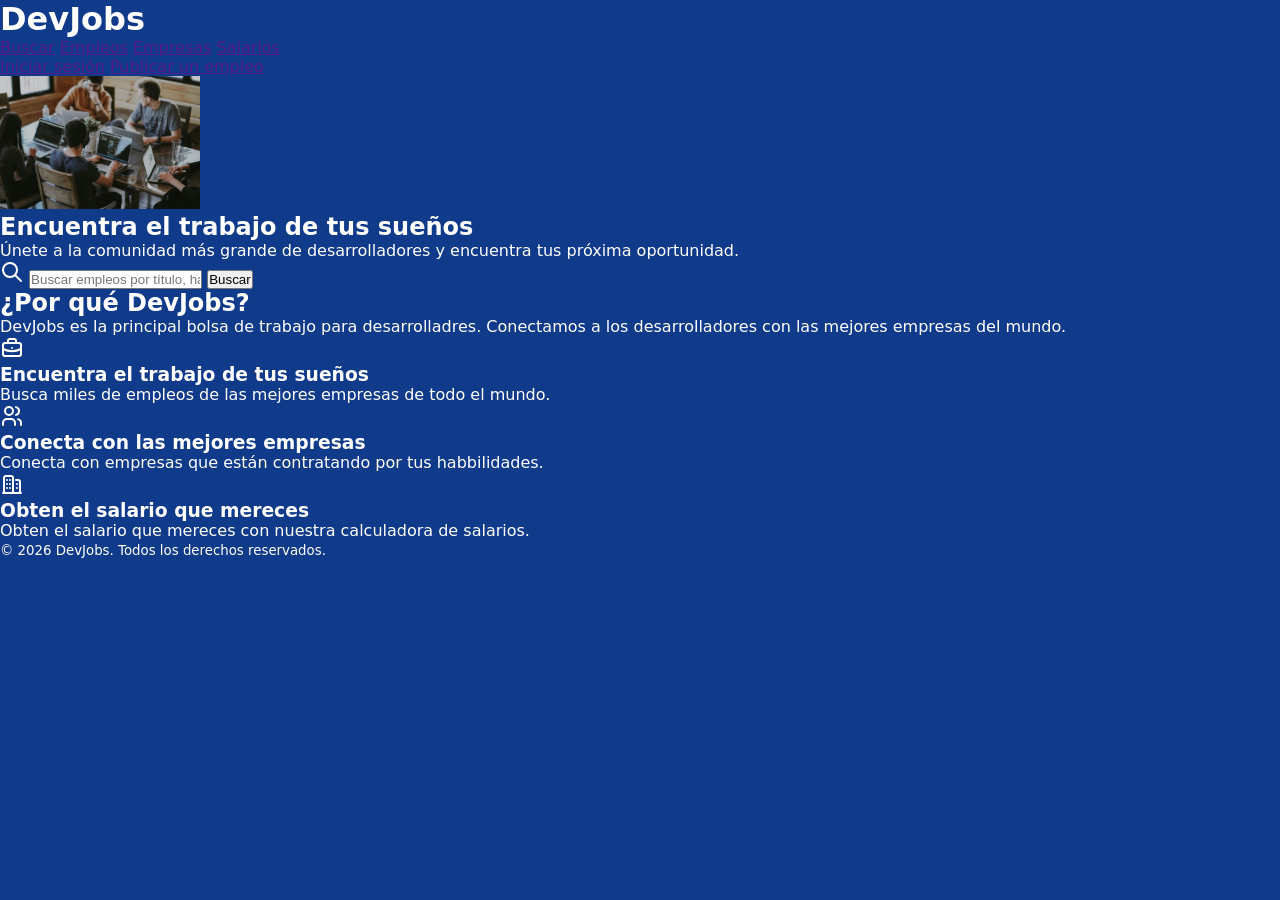
==== index.html @ ff986529 "first" ====
<!DOCTYPE html>
<html lang="es">

<head>
    <meta charset="UTF-8" />
    <link rel="stylesheet" href="styles.css" />
    <meta name="description" content="Portal de empleo para realizar tus sueños profesionales" />
    <title>Portal de empleo</title>
</head>

<body>
    <header>
        <h1>DevJobs</h1>
        <nav>
            <a href="" target="_blank">Buscar</a>
            <a href="">Empleos</a>
            <a href="">Empresas</a>
            <a href="">Salarios</a>
        </nav>
        <div>
            <a href="">Iniciar sesión</a>
            <a href="">Publicar un empleo</a>
        </div>

    </header>
    <main>
        <section class="hero">
            <img src="background.webp" width="200" />
            <h1>Encuentra el trabajo de tus sueños</h1>
            <p>Únete a la comunidad más grande de desarrolladores y encuentra tus próxima oportunidad.</p>

            <div>
                <svg xmlns=" http://www.w3.org/2000/svg" width="24" height="24" viewBox="0 0 24 24" fill="none"
                    stroke="currentColor" stroke-width="2" stroke-linecap="round" stroke-linejoin="round"
                    class="icon icon-tabler icons-tabler-outline icon-tabler-search">
                    <path stroke="none" d="M0 0h24v24H0z" fill="none" />
                    <path d="M3 10a7 7 0 1 0 14 0a7 7 0 1 0 -14 0" />
                    <path d="M21 21l-6 -6" />
                </svg>
                <input type="text" placeholder="Buscar empleos por título, habilidad o empresa" />
                <button type="submit">Buscar</button>
            </div>
        </section>

        <section class="articles">
            <header>
                <h1>¿Por qué DevJobs?</h1>
                <p>DevJobs es la principal bolsa de trabajo para desarrolladres. Conectamos a los desarrolladores con
                    las mejores empresas del mundo.</p>
            </header>
            <footer>
                <article>
                    <svg xmlns="http://www.w3.org/2000/svg" width="24" height="24" viewBox="0 0 24 24" fill="none"
                        stroke="currentColor" stroke-width="2" stroke-linecap="round" stroke-linejoin="round"
                        class="icon icon-tabler icons-tabler-outline icon-tabler-briefcase">
                        <path stroke="none" d="M0 0h24v24H0z" fill="none" />
                        <path d="M3 9a2 2 0 0 1 2 -2h14a2 2 0 0 1 2 2v9a2 2 0 0 1 -2 2h-14a2 2 0 0 1 -2 -2l0 -9" />
                        <path d="M8 7v-2a2 2 0 0 1 2 -2h4a2 2 0 0 1 2 2v2" />
                        <path d="M12 12l0 .01" />
                        <path d="M3 13a20 20 0 0 0 18 0" />
                    </svg>
                    <h3>Encuentra el trabajo de tus sueños</h3>
                    <p>Busca miles de empleos de las mejores empresas de todo el mundo.</p>
                </article>

                <article>
                    <svg xmlns="http://www.w3.org/2000/svg" width="24" height="24" viewBox="0 0 24 24" fill="none"
                        stroke="currentColor" stroke-width="2" stroke-linecap="round" stroke-linejoin="round"
                        class="icon icon-tabler icons-tabler-outline icon-tabler-users">
                        <path stroke="none" d="M0 0h24v24H0z" fill="none" />
                        <path d="M5 7a4 4 0 1 0 8 0a4 4 0 1 0 -8 0" />
                        <path d="M3 21v-2a4 4 0 0 1 4 -4h4a4 4 0 0 1 4 4v2" />
                        <path d="M16 3.13a4 4 0 0 1 0 7.75" />
                        <path d="M21 21v-2a4 4 0 0 0 -3 -3.85" />
                    </svg>
                    <h3>Conecta con las mejores empresas</h3>
                    <p>Conecta con empresas que están contratando por tus habbilidades.</p>
                </article>

                <article>
                    <svg xmlns="http://www.w3.org/2000/svg" width="24" height="24" viewBox="0 0 24 24" fill="none"
                        stroke="currentColor" stroke-width="2" stroke-linecap="round" stroke-linejoin="round"
                        class="icon icon-tabler icons-tabler-outline icon-tabler-buildings">
                        <path stroke="none" d="M0 0h24v24H0z" fill="none" />
                        <path d="M4 21v-15c0 -1 1 -2 2 -2h5c1 0 2 1 2 2v15" />
                        <path d="M16 8h2c1 0 2 1 2 2v11" />
                        <path d="M3 21h18" />
                        <path d="M10 12v.01" />
                        <path d="M10 16v.01" />
                        <path d="M10 8v.01" />
                        <path d="M7 12v.01" />
                        <path d="M7 16v.01" />
                        <path d="M7 8v.01" />
                        <path d="M17 12v.01" />
                        <path d="M17 16v.01" />
                    </svg>
                    <h3>Obten el salario que mereces</h3>
                    <p>Obten el salario que mereces con nuestra calculadora de salarios.</p>
                </article>
            </footer>

        </section>

    </main>
    <footer>
        <small>&copy; 2026 DevJobs. Todos los derechos reservados.</small>
    </footer>

</body>

</html>
---- styles.css ----
* {
    margin: 0;
    padding: 0;
    box-sizing: border-box;
}

:root {
    --background: #103a8a;
    --primary-text: #ffffff;
    --secondary-text: #c0c0c0;
    --primary: #3498db;
    --secondary: #7f868d;
}


body {
    font-family: system-ui;
    background-color: var(--background);
    color: var(--primary-text);
    min-height: 100vh;
    display: flex;
    flex-direction: column;

}
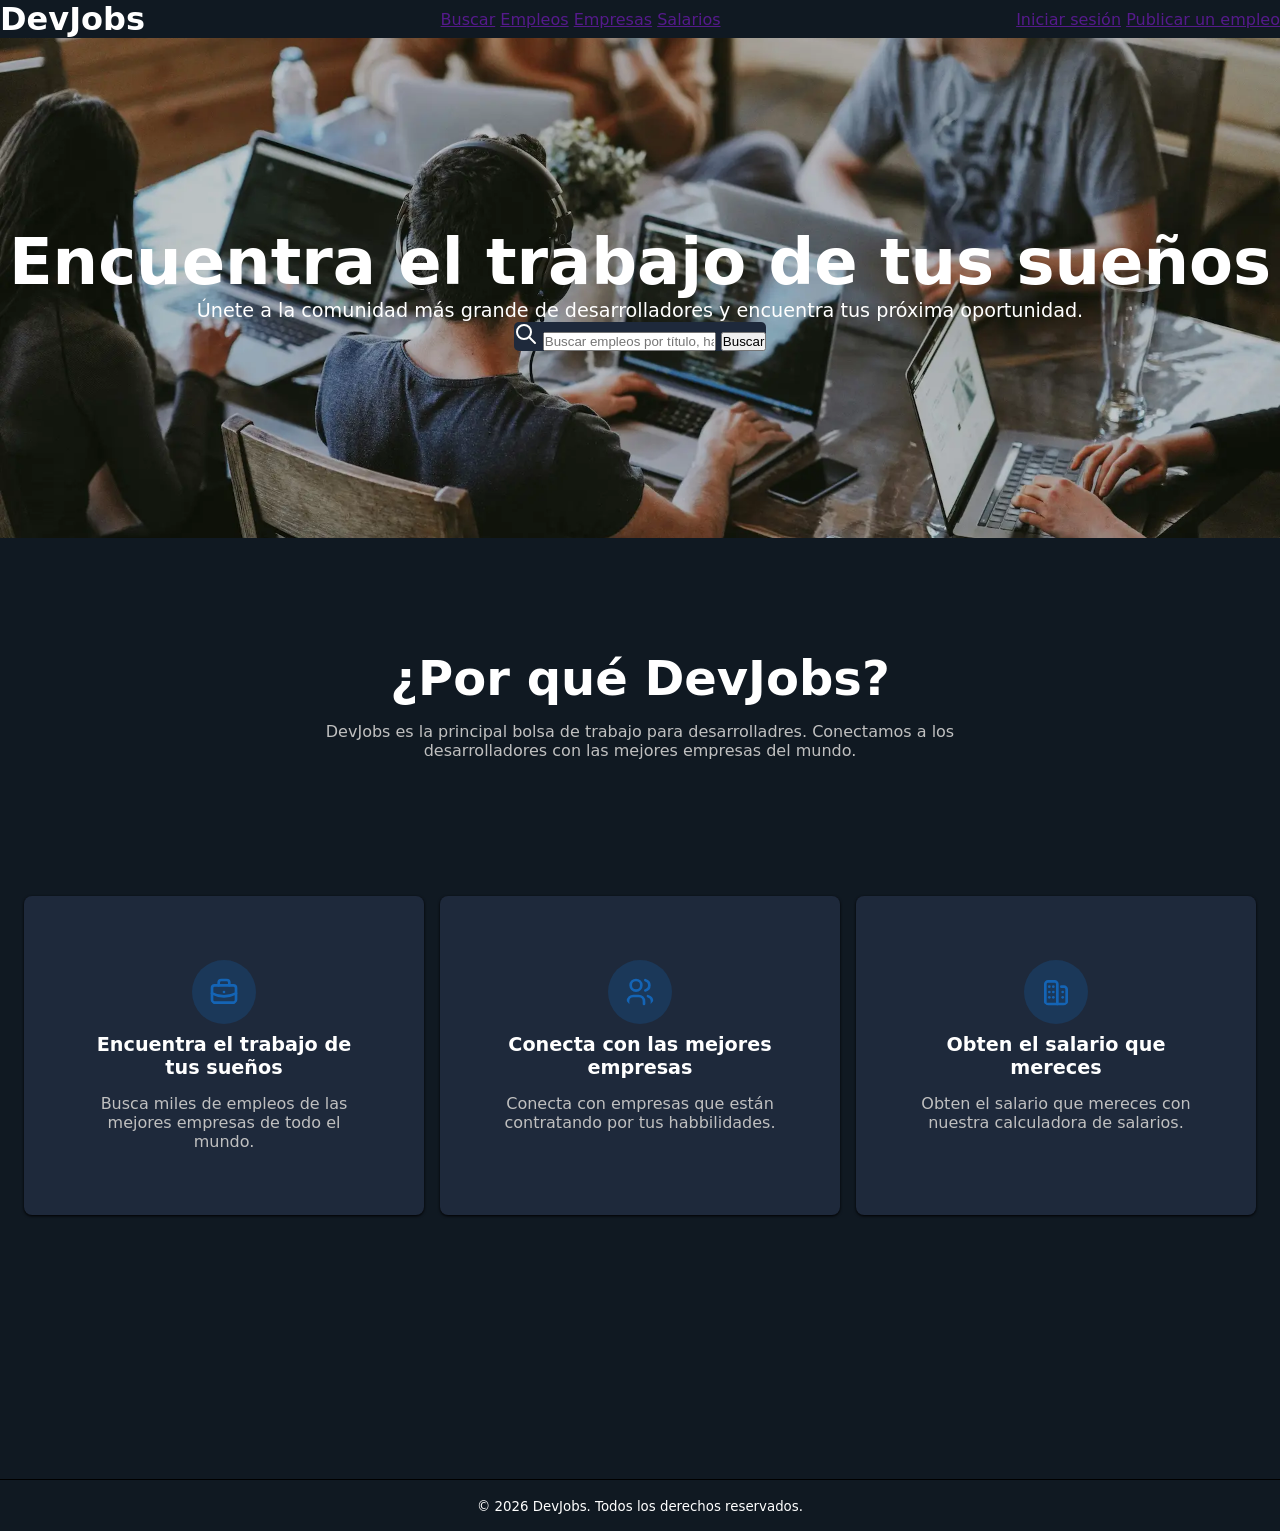
==== commit 794ade06: "update" ====
--- a/index.html
+++ b/index.html
@@ -25,27 +25,31 @@
     </header>
     <main>
         <section class="hero">
-            <img src="background.webp" width="200" />
+            <img src="background.webp" />
             <h1>Encuentra el trabajo de tus sueños</h1>
             <p>Únete a la comunidad más grande de desarrolladores y encuentra tus próxima oportunidad.</p>
 
-            <div>
-                <svg xmlns=" http://www.w3.org/2000/svg" width="24" height="24" viewBox="0 0 24 24" fill="none"
-                    stroke="currentColor" stroke-width="2" stroke-linecap="round" stroke-linejoin="round"
-                    class="icon icon-tabler icons-tabler-outline icon-tabler-search">
-                    <path stroke="none" d="M0 0h24v24H0z" fill="none" />
-                    <path d="M3 10a7 7 0 1 0 14 0a7 7 0 1 0 -14 0" />
-                    <path d="M21 21l-6 -6" />
-                </svg>
-                <input type="text" placeholder="Buscar empleos por título, habilidad o empresa" />
-                <button type="submit">Buscar</button>
-            </div>
+            <form>
+                <div>
+                    <svg xmlns=" http://www.w3.org/2000/svg" width="24" height="24" viewBox="0 0 24 24" fill="none"
+                        stroke="currentColor" stroke-width="2" stroke-linecap="round" stroke-linejoin="round"
+                        class="icon icon-tabler icons-tabler-outline icon-tabler-search">
+                        <path stroke="none" d="M0 0h24v24H0z" fill="none" />
+                        <path d="M3 10a7 7 0 1 0 14 0a7 7 0 1 0 -14 0" />
+                        <path d="M21 21l-6 -6" />
+                    </svg>
+                    <input type="text" placeholder="Buscar empleos por título, habilidad o empresa" />
+                    <button type="submit">Buscar</button>
+                </div>
+            </form>
+
         </section>
 
-        <section class="articles">
+        <section>
             <header>
                 <h1>¿Por qué DevJobs?</h1>
-                <p>DevJobs es la principal bolsa de trabajo para desarrolladres. Conectamos a los desarrolladores con
+                <p>DevJobs es la principal bolsa de trabajo para desarrolladres. Conectamos a los<br> desarrolladores
+                    con
                     las mejores empresas del mundo.</p>
             </header>
             <footer>
@@ -102,7 +106,7 @@
         </section>
 
     </main>
-    <footer>
+    <footer id="footer">
         <small>&copy; 2026 DevJobs. Todos los derechos reservados.</small>
     </footer>
 
--- a/styles.css
+++ b/styles.css
@@ -5,11 +5,11 @@
 }
 
 :root {
-    --background: #103a8a;
+    --background: #101922;
     --primary-text: #ffffff;
     --secondary-text: #c0c0c0;
-    --primary: #3498db;
-    --secondary: #7f868d;
+    --bg-article: #1E293B;
+
 }
 
 
@@ -21,4 +21,121 @@
     display: flex;
     flex-direction: column;
 
+}
+
+
+
+header {
+    display: flex;
+    flex-direction: row;
+    justify-content: space-between;
+    align-items: center;
+}
+
+.hero {
+    position: relative;
+    width: 100%;
+    min-height: 500px;
+
+    display: flex;
+    flex-direction: column;
+    align-items: center;
+    justify-content: center;
+
+    text-align: center;
+
+    img {
+        position: absolute;
+        top: 0;
+        left: 0;
+        width: 100%;
+        height: 100%;
+        z-index: -1;
+        object-fit: cover;
+    }
+
+    h1 {
+        font-size: 4rem;
+    }
+
+    p {
+        font-size: 1.2rem;
+
+    }
+
+    div {
+        background: var(--bg-article);
+        border-radius: 5px;
+    }
+}
+
+
+main>section:nth-child(2) header {
+    display: flex;
+    flex-direction: column;
+    justify-content: center;
+    align-items: center;
+    padding: 2rem;
+    margin-top: 5rem;
+    margin-bottom: rem;
+
+    h1 {
+        color: var(--primary-text);
+        margin-bottom: 1rem;
+        font-size: 3rem;
+
+    }
+
+    p {
+        color: var(--secondary-text);
+        text-align: center;
+    }
+}
+
+main>section:nth-child(2) footer {
+
+    display: grid;
+    grid-template-columns: repeat(auto-fit, minmax(268px, 1fr));
+    gap: 16px;
+    padding: 1.5rem;
+
+}
+
+
+article {
+    padding: 4rem;
+    border-radius: 0.5rem;
+    box-shadow: 0px 1px 3px 0px rgba(0, 0, 0, 1);
+    text-align: center;
+    margin-bottom: 15rem;
+    margin-top: 5rem;
+    background: var(--bg-article);
+
+    h3 {
+        color: var(--primary-text);
+        font-size: 1.2rem;
+        margin-bottom: 15px;
+    }
+
+    p {
+        color: var(--secondary-text);
+        font-size: 1rem;
+
+    }
+
+    svg {
+        width: 64px;
+        height: 64px;
+        border-radius: 100%;
+        padding: 16px;
+        background: #1B3859;
+        color: #1464B5;
+        margin-bottom: 5px;
+    }
+}
+
+#footer {
+    text-align: center;
+    padding: 16px;
+    border-top: 1px solid black;
 }
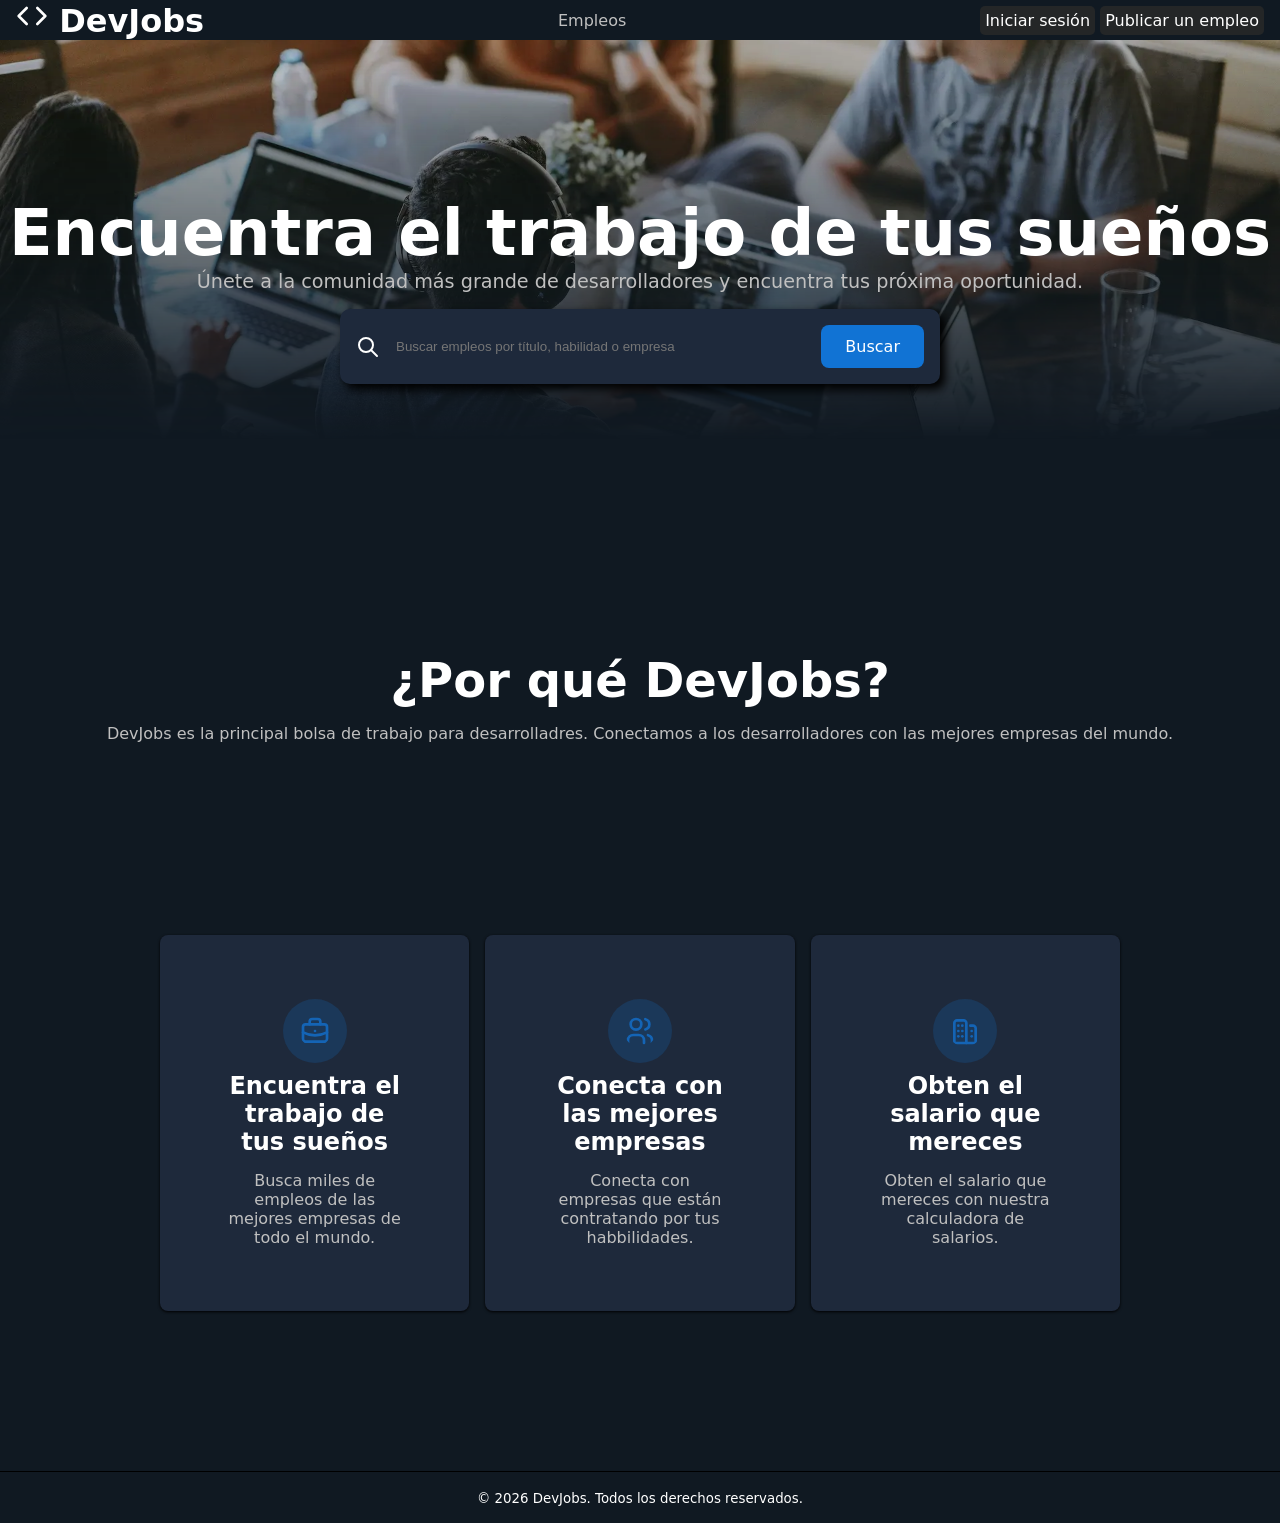
==== commit f36a9936: "add" ====
--- a/index.html
+++ b/index.html
@@ -10,12 +10,16 @@
 
 <body>
     <header>
-        <h1>DevJobs</h1>
+        <h1>
+            <svg fill="none" stroke="currentColor" stroke-linecap="round" stroke-linejoin="round" stroke-width="2"
+                viewBox="0 0 24 24" xmlns="http://www.w3.org/2000/svg">
+                <polyline points="16 18 22 12 16 6"></polyline>
+                <polyline points="8 6 2 12 8 18"></polyline>
+            </svg>
+            DevJobs
+        </h1>
         <nav>
-            <a href="" target="_blank">Buscar</a>
-            <a href="">Empleos</a>
-            <a href="">Empresas</a>
-            <a href="">Salarios</a>
+            <a href="jobs.html" target="_self" rel="noopener noreferrer">Empleos</a>
         </nav>
         <div>
             <a href="">Iniciar sesión</a>
@@ -48,7 +52,7 @@
         <section>
             <header>
                 <h1>¿Por qué DevJobs?</h1>
-                <p>DevJobs es la principal bolsa de trabajo para desarrolladres. Conectamos a los<br> desarrolladores
+                <p>DevJobs es la principal bolsa de trabajo para desarrolladres. Conectamos a los desarrolladores
                     con
                     las mejores empresas del mundo.</p>
             </header>
--- a/styles.css
+++ b/styles.css
@@ -9,7 +9,8 @@
     --primary-text: #ffffff;
     --secondary-text: #c0c0c0;
     --bg-article: #1E293B;
-
+    --button: #1173D4;
+    --hover: #0E253B;
 }
 
 
@@ -30,7 +31,68 @@
     flex-direction: row;
     justify-content: space-between;
     align-items: center;
-}
+    padding-left: 1rem;
+    padding-right: 1rem;
+
+    svg {
+        width: 2rem;
+        height: 2rem;
+    }
+
+
+}
+
+
+
+#footer {
+    text-align: center;
+    padding: 16px;
+    border-top: 1px solid black;
+}
+
+a {
+    text-decoration: none;
+    color: var(--secondary-text);
+
+
+}
+
+
+article {
+    padding: 4rem;
+    border-radius: 0.5rem;
+    box-shadow: 0px 1px 3px 0px rgba(0, 0, 0, 1);
+    text-align: center;
+    background: var(--bg-article);
+
+    h3 {
+        color: var(--primary-text);
+        font-size: 1.5rem;
+        margin-bottom: 15px;
+    }
+
+    p {
+        color: var(--secondary-text);
+        font-size: 1rem;
+
+    }
+
+    svg {
+        width: 64px;
+        height: 64px;
+        border-radius: 100%;
+        padding: 16px;
+        background: #1B3859;
+        color: #1464B5;
+        margin-bottom: 5px;
+    }
+}
+
+
+
+
+
+
 
 .hero {
     position: relative;
@@ -52,23 +114,81 @@
         height: 100%;
         z-index: -1;
         object-fit: cover;
+        mask-image: linear-gradient(to bottom, rgba(16, 25, 34, 1) 5%, rgba(16, 25, 34, 0) 80%);
+
     }
 
     h1 {
         font-size: 4rem;
+
+
     }
 
     p {
         font-size: 1.2rem;
-
+        color: var(--secondary-text)
+    }
+
+    form {
+        width: 600px;
     }
 
     div {
         background: var(--bg-article);
-        border-radius: 5px;
-    }
-}
-
+        width: 100%;
+        display: flex;
+        flex-direction: row;
+        justify-content: space-between;
+        align-items: center;
+        gap: 1rem;
+        padding: 1rem;
+        border-radius: 10px;
+        margin-top: 1rem;
+
+        box-shadow: 5px 5px 10px 0.5px black;
+    }
+}
+
+form input {
+    background: transparent;
+    border: 0px;
+    flex: 1;
+    padding: 1rm 1rem;
+}
+
+form input[type="text"] {
+    color: #64748b;
+
+}
+
+button {
+    padding: 0.75rem 1.5rem;
+    border-radius: 0.5rem;
+    background-color: var(--button);
+    color: white;
+    border: none;
+    cursor: pointer;
+    transition: all 0.2s;
+    font-family: inherit;
+    font-size: 1rem;
+    white-space: nowrap;
+
+    &:hover,
+    &:focus {
+        background-color: var(--hover);
+        outline: 2px solid white;
+        outline-offset: 2px;
+    }
+
+    &:active {
+        transform: scale(0.90)
+    }
+
+    &:disabled {
+        opacity: .5;
+        pointer-events: none;
+    }
+}
 
 main>section:nth-child(2) header {
     display: flex;
@@ -77,7 +197,6 @@
     align-items: center;
     padding: 2rem;
     margin-top: 5rem;
-    margin-bottom: rem;
 
     h1 {
         color: var(--primary-text);
@@ -97,45 +216,21 @@
     display: grid;
     grid-template-columns: repeat(auto-fit, minmax(268px, 1fr));
     gap: 16px;
-    padding: 1.5rem;
-
-}
-
-
-article {
-    padding: 4rem;
-    border-radius: 0.5rem;
-    box-shadow: 0px 1px 3px 0px rgba(0, 0, 0, 1);
-    text-align: center;
-    margin-bottom: 15rem;
-    margin-top: 5rem;
-    background: var(--bg-article);
-
-    h3 {
-        color: var(--primary-text);
-        font-size: 1.2rem;
-        margin-bottom: 15px;
-    }
-
-    p {
-        color: var(--secondary-text);
-        font-size: 1rem;
-
-    }
-
-    svg {
-        width: 64px;
-        height: 64px;
-        border-radius: 100%;
-        padding: 16px;
-        background: #1B3859;
-        color: #1464B5;
-        margin-bottom: 5px;
-    }
-}
-
-#footer {
-    text-align: center;
-    padding: 16px;
-    border-top: 1px solid black;
+    padding: 10rem
+}
+
+header>div:nth-child(3) a {
+    background: #242627;
+    border-radius: 5px;
+    padding: 5px;
+    color: white;
+    border: none;
+    cursor: pointer;
+    font-size: 1rem;
+}
+
+nav {
+    display: flex;
+    align-items: center;
+    gap: 1rem;
 }
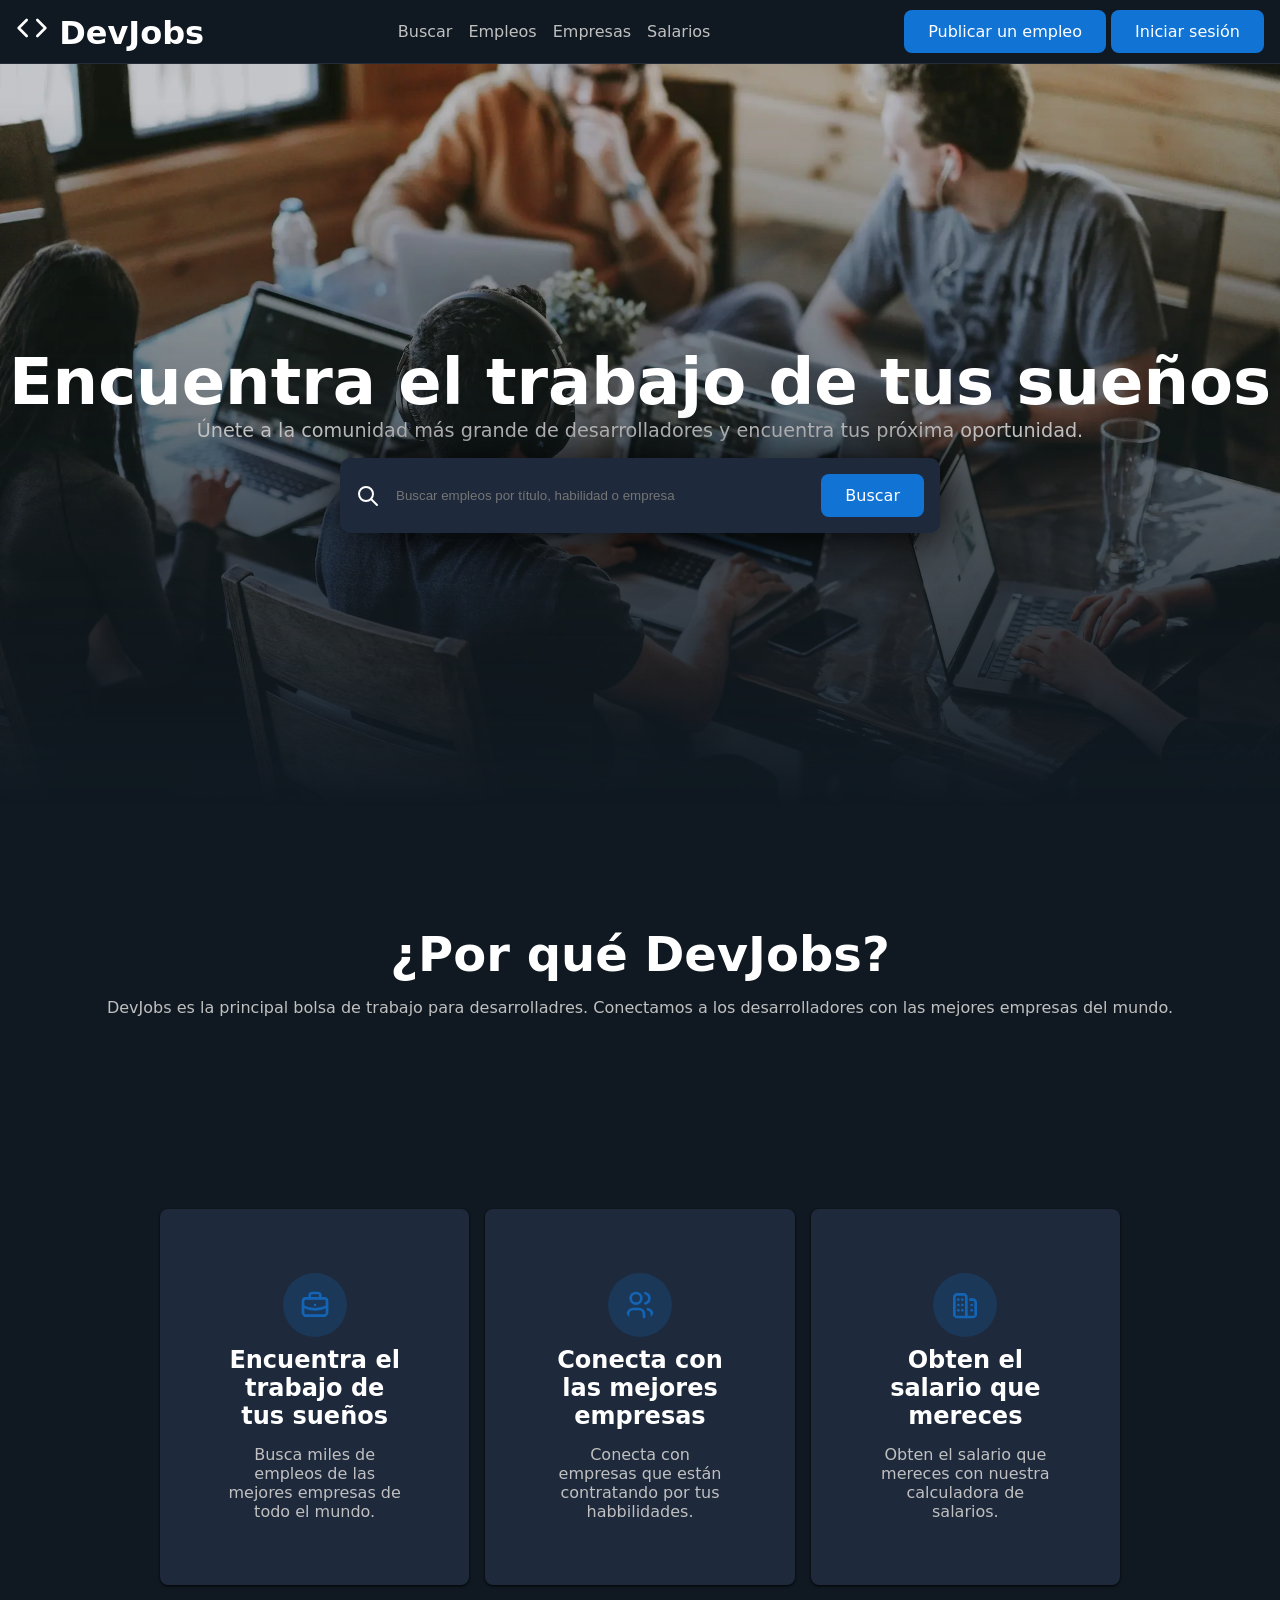
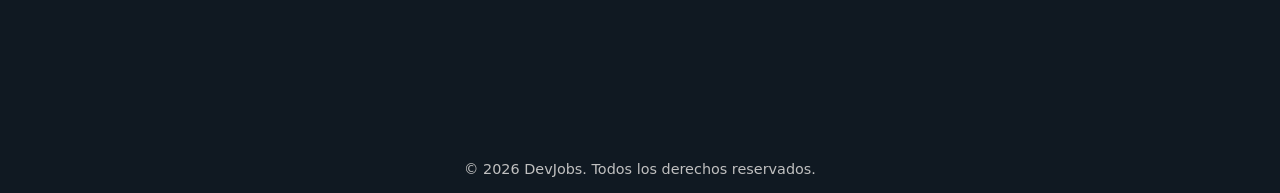
==== commit e9796318: "html_css" ====
--- a/index.html
+++ b/index.html
@@ -19,11 +19,16 @@
             DevJobs
         </h1>
         <nav>
-            <a href="jobs.html" target="_self" rel="noopener noreferrer">Empleos</a>
+            <a href="jobs.html" target="_self" rel="noopener noreferrer">Buscar</a>
+            <a href="#" target="_self" rel="noopener noreferrer">Empleos</a>
+            <a href="#" target="_self" rel="noopener noreferrer">Empresas</a>
+            <a href="#" target="_self" rel="noopener noreferrer">Salarios</a>
+
         </nav>
+
         <div>
-            <a href="">Iniciar sesión</a>
-            <a href="">Publicar un empleo</a>
+            <button>Publicar un empleo</button>
+            <button>Iniciar sesión</button>
         </div>
 
     </header>
@@ -49,7 +54,7 @@
 
         </section>
 
-        <section>
+        <section class="home_articles">
             <header>
                 <h1>¿Por qué DevJobs?</h1>
                 <p>DevJobs es la principal bolsa de trabajo para desarrolladres. Conectamos a los desarrolladores
--- a/styles.css
+++ b/styles.css
@@ -11,6 +11,7 @@
     --bg-article: #1E293B;
     --button: #1173D4;
     --hover: #0E253B;
+    --muted: #242D3A;
 }
 
 
@@ -33,6 +34,8 @@
     align-items: center;
     padding-left: 1rem;
     padding-right: 1rem;
+    border-bottom: 1px solid var(--muted);
+    min-height: 64px;
 
     svg {
         width: 2rem;
@@ -42,12 +45,114 @@
 
 }
 
+.jobs-hero {
+    display: flex;
+    flex-direction: column;
+    align-items: center;
+    justify-content: center;
+    padding: 0rem 2rem 2rem 0rem;
+    border: 0px;
+
+    h1 {
+        font-size: 4rem;
+    }
+
+    p {
+        font-size: 1.5rem;
+    }
+
+
+}
+
+.search-box {
+    align-self: stretch;
+    border: 1px solid var(--muted);
+    border-radius: 10px;
+    background: var(--bg-article);
+    display: flex;
+    align-items: center;
+    justify-content: flex-start;
+    margin-bottom: 1rem;
+    margin-top: 2rem;
+    padding: 1rem;
+}
+
+.search-box input {
+    border: 0px;
+    background: transparent;
+    flex: 1;
+    color: var(--secondary-text);
+    font-size: 1rem;
+}
+
+.jobs-hero>div:nth-child(4) {
+    display: flex;
+    flex-direction: row;
+    align-self: flex-start;
+
+}
+
+.jobs-hero>div:nth-child(4) {
+    gap: 10px;
+
+    select {
+        border-radius: 5px;
+        background-color: var();
+        background: var(--bg-article);
+        color: white;
+        padding: 0.5rem;
+
+    }
+}
+
 
 
 #footer {
     text-align: center;
-    padding: 16px;
-    border-top: 1px solid black;
+    display: flex;
+    flex-direction: row;
+    align-items: center;
+    justify-content: center;
+    padding: 1rem;
+
+    small {
+        color: var(--secondary-text);
+        font-size: 0.9rem;
+    }
+}
+
+.pagination {
+    display: flex;
+    justify-content: center;
+    gap: 0.5rem;
+    margin-block: 2rem;
+
+    a {
+        display: flex;
+        align-items: center;
+        justify-content: center;
+        width: 2.5rem;
+        height: 2.5rem;
+        text-decoration: none;
+        color: var(--muted);
+        border-radius: 0.5rem;
+        transition: all .3s;
+
+        &:hover,
+        &:focus-visible {
+            background-color: white;
+        }
+
+        &.is-active {
+            background-color: var(--button);
+            color: white;
+            pointer-events: none;
+        }
+
+        &:active {
+            transform: scale(0.90);
+        }
+    }
 }
 
 a {
@@ -58,7 +163,7 @@
 }
 
 
-article {
+.home_articles article {
     padding: 4rem;
     border-radius: 0.5rem;
     box-shadow: 0px 1px 3px 0px rgba(0, 0, 0, 1);
@@ -97,7 +202,7 @@
 .hero {
     position: relative;
     width: 100%;
-    min-height: 500px;
+    min-height: 750px;
 
     display: flex;
     flex-direction: column;
@@ -114,13 +219,12 @@
         height: 100%;
         z-index: -1;
         object-fit: cover;
-        mask-image: linear-gradient(to bottom, rgba(16, 25, 34, 1) 5%, rgba(16, 25, 34, 0) 80%);
+        mask-image: linear-gradient(to bottom, rgba(16, 25, 34, 1) 5%, rgba(16, 25, 34, 0) 99%);
 
     }
 
     h1 {
         font-size: 4rem;
-
 
     }
 
@@ -145,7 +249,7 @@
         border-radius: 10px;
         margin-top: 1rem;
 
-        box-shadow: 5px 5px 10px 0.5px black;
+        box-shadow: 5px 5px 50px 0.5px black;
     }
 }
 
@@ -174,7 +278,7 @@
     white-space: nowrap;
 
     &:hover,
-    &:focus {
+    &:focus-visible {
         background-color: var(--hover);
         outline: 2px solid white;
         outline-offset: 2px;
@@ -197,6 +301,7 @@
     align-items: center;
     padding: 2rem;
     margin-top: 5rem;
+    border: 0px;
 
     h1 {
         color: var(--primary-text);
@@ -233,4 +338,71 @@
     display: flex;
     align-items: center;
     gap: 1rem;
+}
+
+.results {
+    padding: 5rem;
+}
+
+
+.results footer h3 {
+    margin-bottom: 2rem;
+    font-size: 2rem;
+}
+
+.results footer article {
+    margin: 0rem 9rem 0rem 9rem;
+    padding: 1rem;
+    border: 1px solid var(--muted);
+    display: flex;
+    flex-direction: row;
+
+    p {
+        margin-top: 1rem;
+    }
+
+    h5 {
+        color: var(--secondary-text);
+    }
+
+
+}
+
+.results footer article div:first-of-type {
+    flex: 7;
+}
+
+.results footer article div:last-of-type {
+    flex: 1;
+    display: flex;
+    flex-direction: column;
+    align-items: center;
+    justify-content: center;
+
+}
+
+.results footer article:first-of-type {
+    border-top-left-radius: 15px;
+    border-top-right-radius: 15px;
+
+}
+
+.results footer article:last-of-type {
+    border-bottom-left-radius: 15px;
+    border-bottom-right-radius: 15px;
+}
+
+#cv {
+    width: 50px;
+    width: 50px;
+    border-radius: 50%;
+
+}
+
+#profile_img_container {
+    display: flex;
+    flex-direction: row;
+    align-items: center;
+    justify-content: center;
+    gap: 2rem;
 }
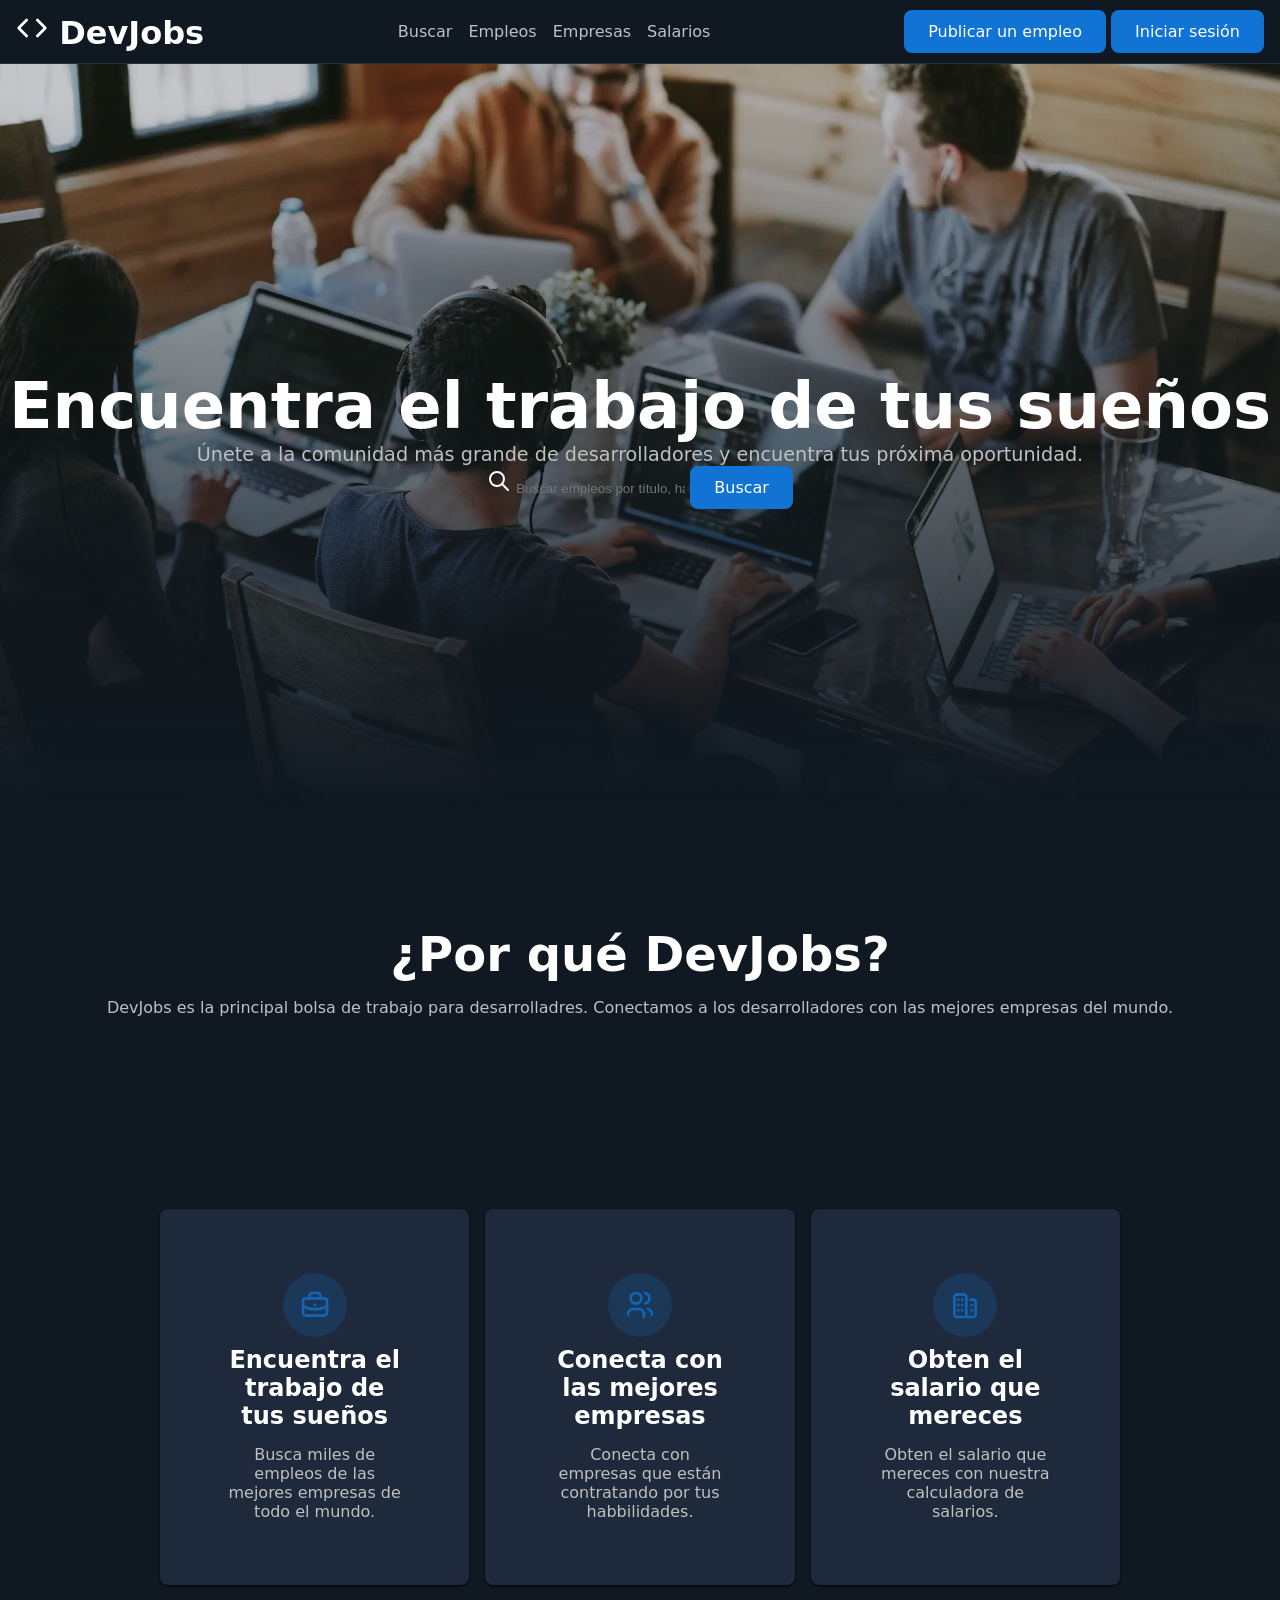
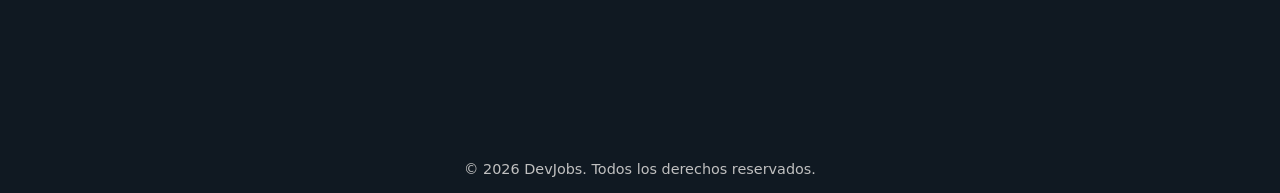
==== commit 31e9a09b: "web_components" ====
--- a/index.html
+++ b/index.html
@@ -6,6 +6,8 @@
     <link rel="stylesheet" href="styles.css" />
     <meta name="description" content="Portal de empleo para realizar tus sueños profesionales" />
     <title>Portal de empleo</title>
+    <script type="module" src="script.js"></script>
+
 </head>
 
 <body>
@@ -39,17 +41,15 @@
             <p>Únete a la comunidad más grande de desarrolladores y encuentra tus próxima oportunidad.</p>
 
             <form>
-                <div>
-                    <svg xmlns=" http://www.w3.org/2000/svg" width="24" height="24" viewBox="0 0 24 24" fill="none"
-                        stroke="currentColor" stroke-width="2" stroke-linecap="round" stroke-linejoin="round"
-                        class="icon icon-tabler icons-tabler-outline icon-tabler-search">
-                        <path stroke="none" d="M0 0h24v24H0z" fill="none" />
-                        <path d="M3 10a7 7 0 1 0 14 0a7 7 0 1 0 -14 0" />
-                        <path d="M21 21l-6 -6" />
-                    </svg>
-                    <input type="text" placeholder="Buscar empleos por título, habilidad o empresa" />
-                    <button type="submit">Buscar</button>
-                </div>
+                <svg xmlns=" http://www.w3.org/2000/svg" width="24" height="24" viewBox="0 0 24 24" fill="none"
+                    stroke="currentColor" stroke-width="2" stroke-linecap="round" stroke-linejoin="round"
+                    class="icon icon-tabler icons-tabler-outline icon-tabler-search">
+                    <path stroke="none" d="M0 0h24v24H0z" fill="none" />
+                    <path d="M3 10a7 7 0 1 0 14 0a7 7 0 1 0 -14 0" />
+                    <path d="M21 21l-6 -6" />
+                </svg>
+                <input type="text" placeholder="Buscar empleos por título, habilidad o empresa" />
+                <button type="submit">Buscar</button>
             </form>
 
         </section>
--- a/styles.css
+++ b/styles.css
@@ -92,7 +92,13 @@
 
 }
 
-.jobs-hero>div:nth-child(4) {
+#serch-job {
+    align-self: stretch;
+    display: flex;
+    flex-direction: column;
+}
+
+#serch-job>div:nth-child(2) {
     gap: 10px;
 
     select {
@@ -405,4 +411,15 @@
     align-items: center;
     justify-content: center;
     gap: 2rem;
+}
+
+.button-apply {
+    &.is-applied {
+        background: red;
+        pointer-events: none;
+    }
+}
+
+.invisible {
+    display: none !important;
 }
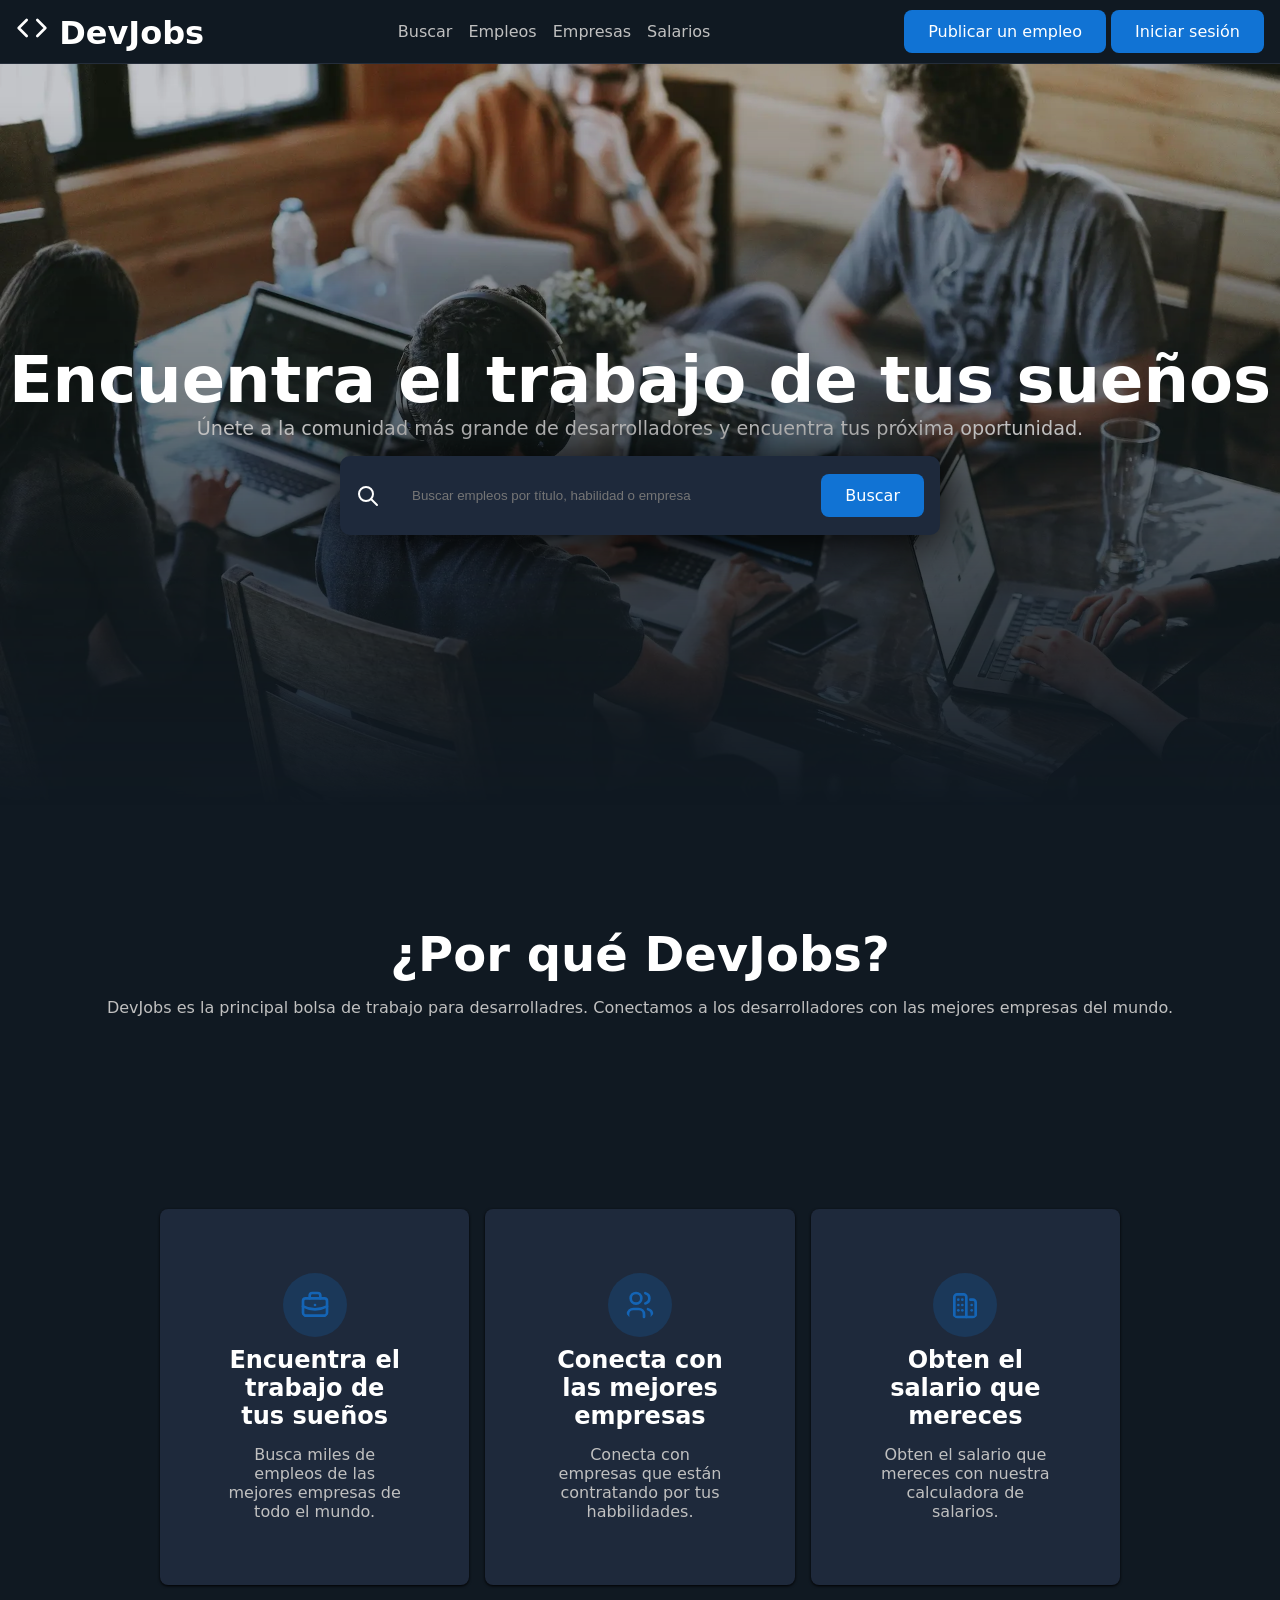
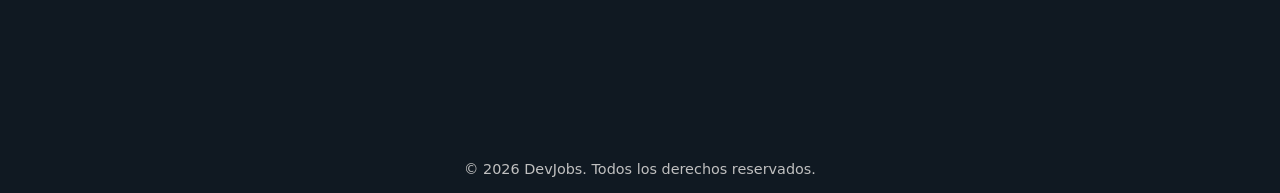
==== commit 818ada56: "corrections" ====
--- a/index.html
+++ b/index.html
@@ -41,7 +41,7 @@
             <p>Únete a la comunidad más grande de desarrolladores y encuentra tus próxima oportunidad.</p>
 
             <form>
-                <svg xmlns=" http://www.w3.org/2000/svg" width="24" height="24" viewBox="0 0 24 24" fill="none"
+                <svg xmlns="http://www.w3.org/2000/svg" width="24" height="24" viewBox="0 0 24 24" fill="none"
                     stroke="currentColor" stroke-width="2" stroke-linecap="round" stroke-linejoin="round"
                     class="icon icon-tabler icons-tabler-outline icon-tabler-search">
                     <path stroke="none" d="M0 0h24v24H0z" fill="none" />
--- a/styles.css
+++ b/styles.css
@@ -103,7 +103,6 @@
 
     select {
         border-radius: 5px;
-        background-color: var();
         background: var(--bg-article);
         color: white;
         padding: 0.5rem;
@@ -243,9 +242,8 @@
         width: 600px;
     }
 
-    div {
+    form {
         background: var(--bg-article);
-        width: 100%;
         display: flex;
         flex-direction: row;
         justify-content: space-between;
@@ -263,7 +261,7 @@
     background: transparent;
     border: 0px;
     flex: 1;
-    padding: 1rm 1rem;
+    padding: 1rem 1rem;
 }
 
 form input[type="text"] {
